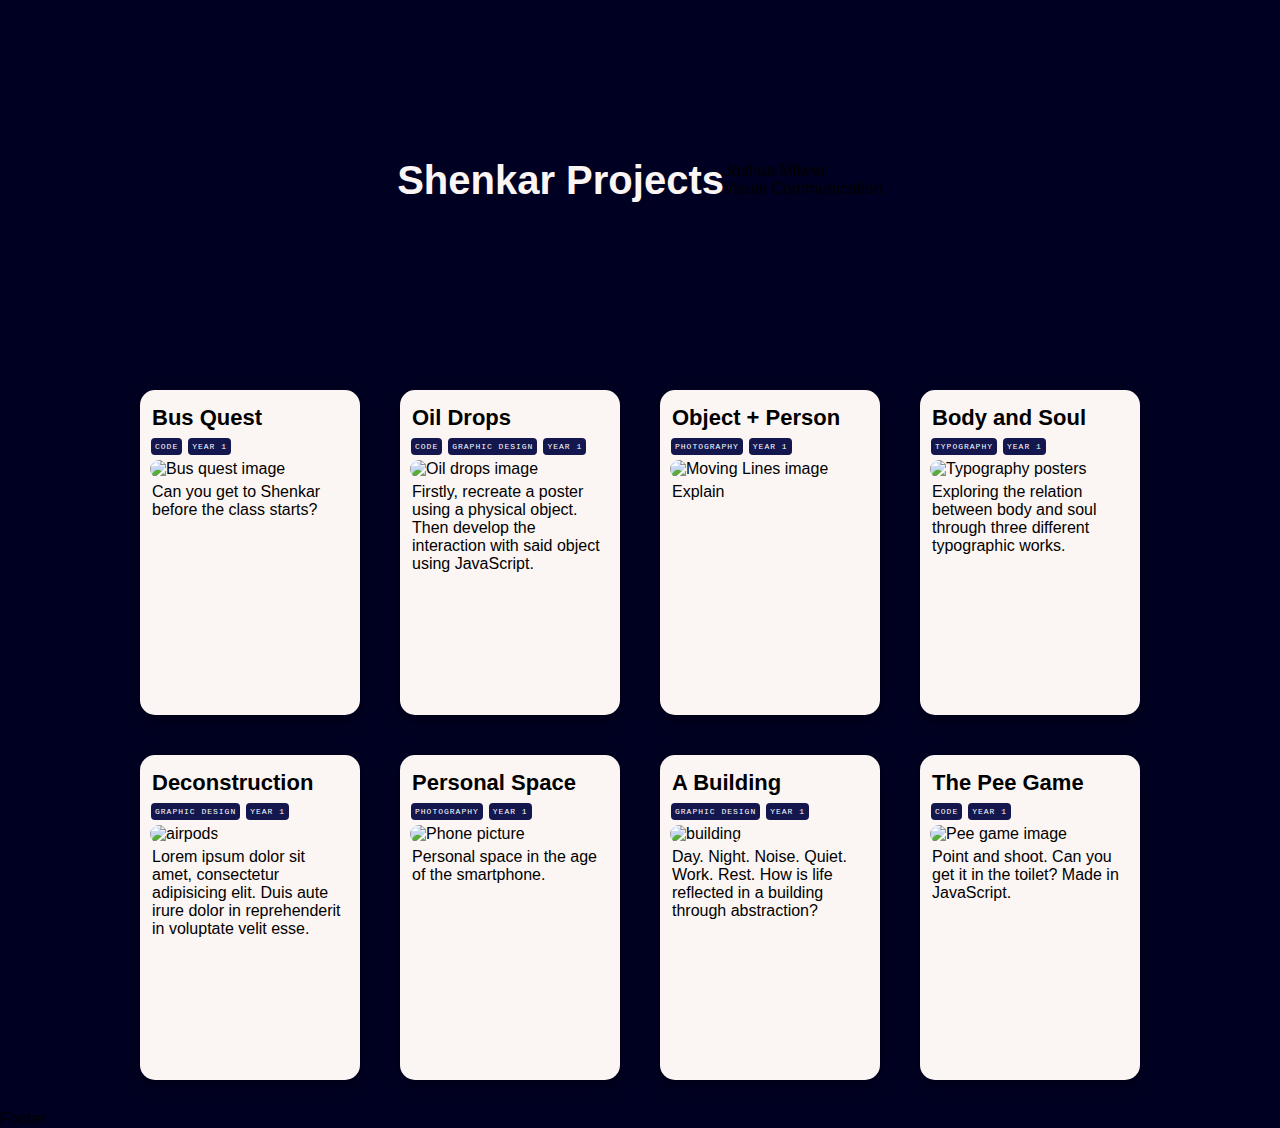
==== index.html @ 404de746 "ok" ====
<!DOCTYPE html>
<html lang="en" dir="ltr">

  <head>
    <meta charset="utf-8">
    <meta name="viewport" content="width=device-width, initial-scale=1" />
    <title>Shenkar Projects</title>
    <link rel="stylesheet" href="https://joshuamv.github.io/code-portfolio/css/master.css">
    <!-- <link rel="stylesheet" href="file:///Users/Joshua/Documents/Shenkar/Year%201/Semester%20B/Code/code-portfolio/css/master.css"> -->
    <link href='http://fonts.googleapis.com/css?family=Lato:400,700' rel='stylesheet' type='text/css'>
    <link rel='icon' href='favicon.ico' type='image/x-icon'/ >
  </head>


  <body>

    <div class="hero">
      <h1>Shenkar Projects</h1>
      <div class="link-container">
        <p>Joshua Milwer</p>
        <div class="hero-separator"> </div>
        <p>Visual Communication</p>
      </div>
    </div>

    <div class="card-container">

      <div class="card" onclick="location.href='https://codepen.io/joshuamv/full/BayMxJd';" style="cursor: pointer;">
        <h2>Bus Quest</h2>
        <div class="tag-container">
          <div class="tag" id="code">
            <p>CODE</p>
          </div>
          <div class="tag" id="year1">
            <p>YEAR 1</p>
          </div>
        </div>
        <div class="container">
          <img src="/code-portfolio/img/screenshots/bus.png" alt="Bus quest image" class="responsive-img">
          <p class="explain">Can you get to Shenkar before the class starts?</p>
        </div>
      </div>

      <div class="card" onclick="location.href='link';" style="cursor: pointer;">
        <h2>Oil Drops</h2>
        <div class="tag-container">
          <div class="tag" id="code">
            <p>CODE</p>
          </div>
          <div class="tag" id="design">
            <p>GRAPHIC DESIGN</p>
          </div>
          <div class="tag" id="year1">
            <p>YEAR 1</p>
          </div>
        </div>
        <div class="container">
          <img src="/code-portfolio/img/screenshots/oil.png" alt="Oil drops image" class="responsive-img">
          <p class="explain">Firstly, recreate a poster using a physical object. Then develop the interaction with said object using JavaScript.</p>
        </div>
      </div>

      <div class="card" onclick="location.href='link';" style="cursor: pointer;">
        <h2>Object + Person</h2>
        <div class="tag-container">
          <div class="tag" id="photography">
            <p>PHOTOGRAPHY</p>
          </div>
          <div class="tag" id="year1">
            <p>YEAR 1</p>
          </div>
        </div>
        <div class="screenshots">
          <img src="/code-portfolio/img/screenshots/flower.png" alt="Moving Lines image" class="responsive-img">
        </div>
        <p class="explain">Explain</p>
      </div>

      <div class="card" onclick="location.href='link';" style="cursor: pointer;">
        <h2>Body and Soul</h2>
        <div class="tag-container">
          <div class="tag" id="type">
            <p>TYPOGRAPHY</p>
          </div>
          <div class="tag" id="year1">
            <p>YEAR 1</p>
          </div>
        </div>
        <div class="screenshots">
          <img src="/code-portfolio/img/screenshots/nefesh1.png" alt="Typography posters" class="responsive-img">
        </div>
        <p class="explain">Exploring the relation between body and soul through three different typographic works.</p>
      </div>

      <div class="card" onclick="location.href='link';" style="cursor: pointer;">
        <h2>Deconstruction</h2>
        <div class="tag-container">
          <div class="tag" id="design">
            <p>GRAPHIC DESIGN</p>
          </div>
          <div class="tag" id="year1">
            <p>YEAR 1</p>
          </div>
        </div>
        <div class="container">
          <img src="/code-portfolio/img/screenshots/airpods.png" alt="airpods" class="responsive-img">
          <p class="explain">Lorem ipsum dolor sit amet, consectetur adipisicing elit. Duis aute irure dolor in reprehenderit in voluptate velit esse.</p>
        </div>
      </div>

      <div class="card" onclick="location.href='link';" style="cursor: pointer;">
        <h2>Personal Space</h2>
        <div class="tag-container">
          <div class="tag" id="photography">
            <p>PHOTOGRAPHY</p>
          </div>
          <div class="tag" id="year1">
            <p>YEAR 1</p>
          </div>
        </div>
        <div class="screenshots">
          <img src="/code-portfolio/img/screenshots/phone.png" alt="Phone picture" class="responsive-img">
        </div>
        <p class="explain">Personal space in the age of the smartphone.</p>
      </div>

      <div class="card" onclick="location.href='link';" style="cursor: pointer;">
        <h2>A Building</h2>
        <div class="tag-container">
          <div class="tag" id="design">
            <p>GRAPHIC DESIGN</p>
          </div>
          <div class="tag" id="year1">
            <p>YEAR 1</p>
          </div>
        </div>
        <div class="container">
          <img src="/code-portfolio/img/screenshots/building.png" alt="building" class="responsive-img">
          <p class="explain">Day. Night. Noise. Quiet. Work. Rest. How is life reflected in a building through abstraction?</p>
        </div>
      </div>

      <div class="card" onclick="location.href='https://codepen.io/joshuamv/full/jOOXXzm';" style="cursor: pointer;">
        <h2>The Pee Game</h2>
        <div class="tag-container">
          <div class="tag" id="code">
            <p>CODE</p>
          </div>
          <div class="tag" id="year1">
            <p>YEAR 1</p>
          </div>
        </div>
        <div class="screenshots">
          <img src="/code-portfolio/img/screenshots/pee.png" alt="Pee game image" class="responsive-img">
        </div>
        <p class="explain">Point and shoot. Can you get it in the toilet? Made in JavaScript.</p>
      </div>

    </div>
    <!-- end of card-container -->

    <footer>
      <p>Footer</p>
    </footer>

  </body>

</html>
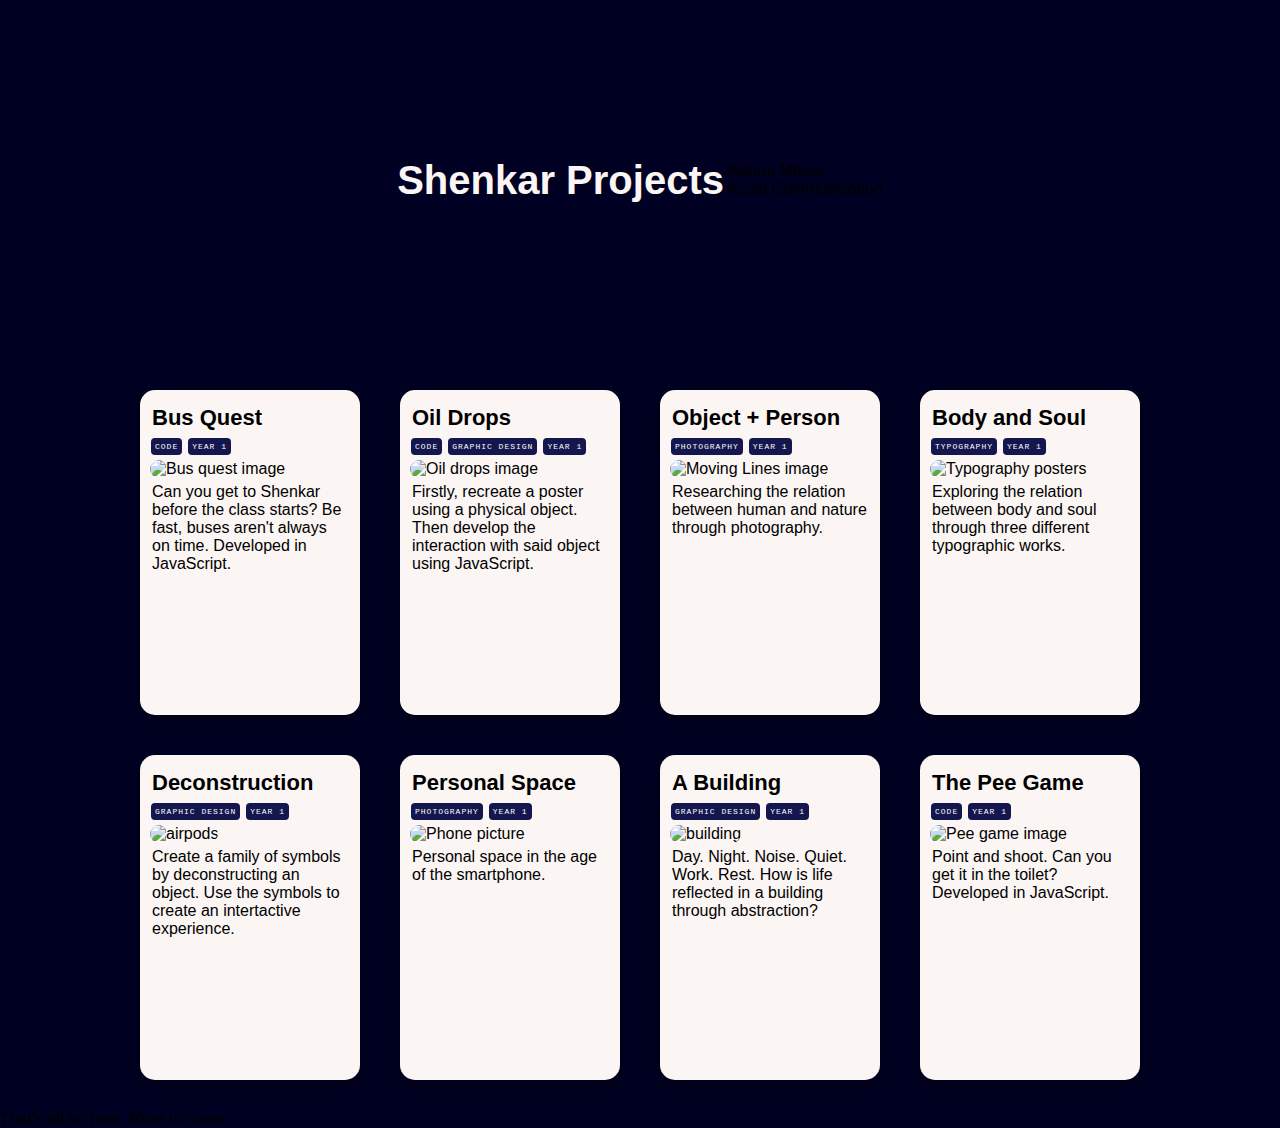
==== commit 21e86855: "foot" ====
--- a/index.html
+++ b/index.html
@@ -37,7 +37,7 @@
         </div>
         <div class="container">
           <img src="/code-portfolio/img/screenshots/bus.png" alt="Bus quest image" class="responsive-img">
-          <p class="explain">Can you get to Shenkar before the class starts?</p>
+          <p class="explain">Can you get to Shenkar before the class starts? Be fast, buses aren't always on time. Developed in JavaScript.</p>
         </div>
       </div>
 
@@ -73,7 +73,7 @@
         <div class="screenshots">
           <img src="/code-portfolio/img/screenshots/flower.png" alt="Moving Lines image" class="responsive-img">
         </div>
-        <p class="explain">Explain</p>
+        <p class="explain">Researching the relation between human and nature through photography.</p>
       </div>
 
       <div class="card" onclick="location.href='link';" style="cursor: pointer;">
@@ -104,7 +104,7 @@
         </div>
         <div class="container">
           <img src="/code-portfolio/img/screenshots/airpods.png" alt="airpods" class="responsive-img">
-          <p class="explain">Lorem ipsum dolor sit amet, consectetur adipisicing elit. Duis aute irure dolor in reprehenderit in voluptate velit esse.</p>
+          <p class="explain">Create a family of symbols by deconstructing an object. Use the symbols to create an intertactive experience.</p>
         </div>
       </div>
 
@@ -153,14 +153,14 @@
         <div class="screenshots">
           <img src="/code-portfolio/img/screenshots/pee.png" alt="Pee game image" class="responsive-img">
         </div>
-        <p class="explain">Point and shoot. Can you get it in the toilet? Made in JavaScript.</p>
+        <p class="explain">Point and shoot. Can you get it in the toilet? Developed in JavaScript.</p>
       </div>
 
     </div>
     <!-- end of card-container -->
 
     <footer>
-      <p>Footer</p>
+      <p>That's all for now. More to come.</p>
     </footer>
 
   </body>
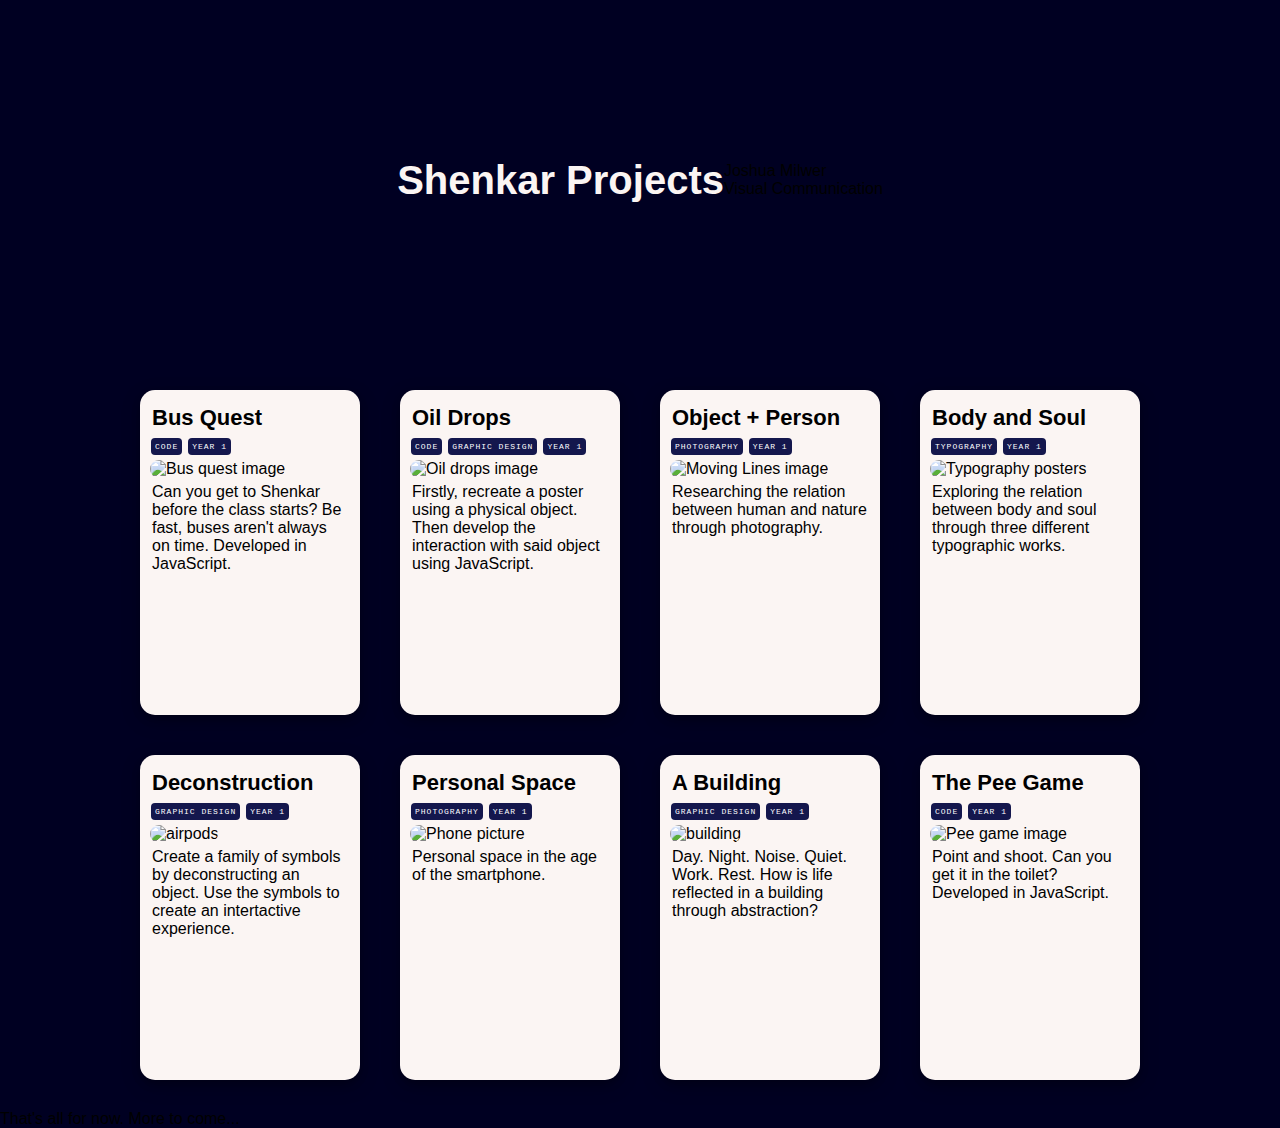
==== commit da4ef80e: "ok" ====
--- a/index.html
+++ b/index.html
@@ -160,7 +160,7 @@
     <!-- end of card-container -->
 
     <footer>
-      <p>That's all for now. More to come.</p>
+      <p>That's all for now. More to come...</p>
     </footer>
 
   </body>
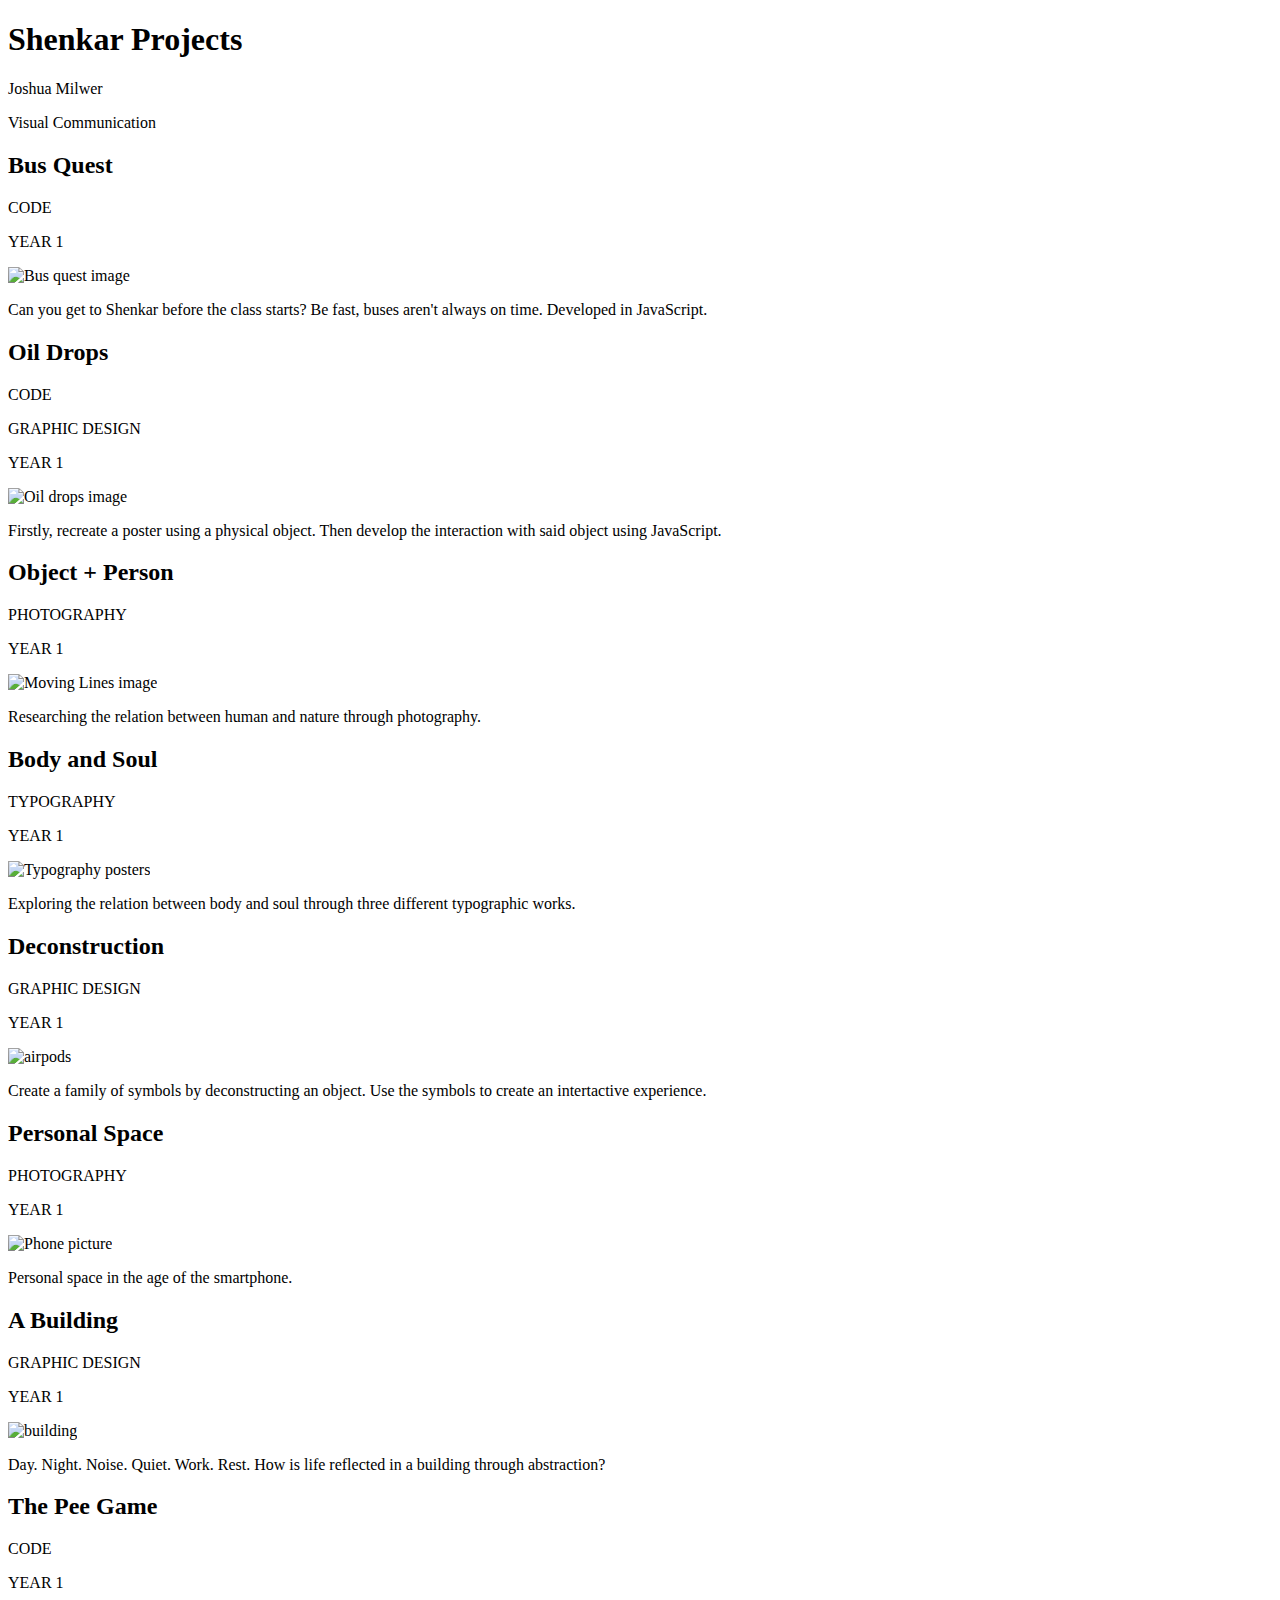
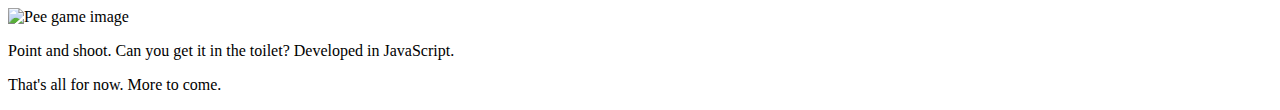
==== commit 07652166: "ok" ====
--- a/index.html
+++ b/index.html
@@ -5,8 +5,8 @@
     <meta charset="utf-8">
     <meta name="viewport" content="width=device-width, initial-scale=1" />
     <title>Shenkar Projects</title>
-    <link rel="stylesheet" href="https://joshuamv.github.io/code-portfolio/css/master.css">
-    <!-- <link rel="stylesheet" href="file:///Users/Joshua/Documents/Shenkar/Year%201/Semester%20B/Code/code-portfolio/css/master.css"> -->
+    <link rel="stylesheet" href="https://joshuamv.github.io/shenkar-projects/css/master.css">
+    <!-- <link rel="stylesheet" href="file:///Users/Joshua/Documents/Shenkar/Year%201/Semester%20B/Code/shenkar-projects/css/master.css"> -->
     <link href='http://fonts.googleapis.com/css?family=Lato:400,700' rel='stylesheet' type='text/css'>
     <link rel='icon' href='favicon.ico' type='image/x-icon'/ >
   </head>
@@ -36,7 +36,7 @@
           </div>
         </div>
         <div class="container">
-          <img src="/code-portfolio/img/screenshots/bus.png" alt="Bus quest image" class="responsive-img">
+          <img src="/shenkar-projects/img/screenshots/bus.png" alt="Bus quest image" class="responsive-img">
           <p class="explain">Can you get to Shenkar before the class starts? Be fast, buses aren't always on time. Developed in JavaScript.</p>
         </div>
       </div>
@@ -55,7 +55,7 @@
           </div>
         </div>
         <div class="container">
-          <img src="/code-portfolio/img/screenshots/oil.png" alt="Oil drops image" class="responsive-img">
+          <img src="/shenkar-projects/img/screenshots/oil.png" alt="Oil drops image" class="responsive-img">
           <p class="explain">Firstly, recreate a poster using a physical object. Then develop the interaction with said object using JavaScript.</p>
         </div>
       </div>
@@ -71,7 +71,7 @@
           </div>
         </div>
         <div class="screenshots">
-          <img src="/code-portfolio/img/screenshots/flower.png" alt="Moving Lines image" class="responsive-img">
+          <img src="/shenkar-projects/img/screenshots/flower.png" alt="Moving Lines image" class="responsive-img">
         </div>
         <p class="explain">Researching the relation between human and nature through photography.</p>
       </div>
@@ -87,7 +87,7 @@
           </div>
         </div>
         <div class="screenshots">
-          <img src="/code-portfolio/img/screenshots/nefesh1.png" alt="Typography posters" class="responsive-img">
+          <img src="/shenkar-projects/img/screenshots/nefesh1.png" alt="Typography posters" class="responsive-img">
         </div>
         <p class="explain">Exploring the relation between body and soul through three different typographic works.</p>
       </div>
@@ -103,7 +103,7 @@
           </div>
         </div>
         <div class="container">
-          <img src="/code-portfolio/img/screenshots/airpods.png" alt="airpods" class="responsive-img">
+          <img src="/shenkar-projects/img/screenshots/airpods.png" alt="airpods" class="responsive-img">
           <p class="explain">Create a family of symbols by deconstructing an object. Use the symbols to create an intertactive experience.</p>
         </div>
       </div>
@@ -119,7 +119,7 @@
           </div>
         </div>
         <div class="screenshots">
-          <img src="/code-portfolio/img/screenshots/phone.png" alt="Phone picture" class="responsive-img">
+          <img src="/shenkar-projects/img/screenshots/phone.png" alt="Phone picture" class="responsive-img">
         </div>
         <p class="explain">Personal space in the age of the smartphone.</p>
       </div>
@@ -135,7 +135,7 @@
           </div>
         </div>
         <div class="container">
-          <img src="/code-portfolio/img/screenshots/building.png" alt="building" class="responsive-img">
+          <img src="/shenkar-projects/img/screenshots/building.png" alt="building" class="responsive-img">
           <p class="explain">Day. Night. Noise. Quiet. Work. Rest. How is life reflected in a building through abstraction?</p>
         </div>
       </div>
@@ -151,7 +151,7 @@
           </div>
         </div>
         <div class="screenshots">
-          <img src="/code-portfolio/img/screenshots/pee.png" alt="Pee game image" class="responsive-img">
+          <img src="/shenkar-projects/img/screenshots/pee.png" alt="Pee game image" class="responsive-img">
         </div>
         <p class="explain">Point and shoot. Can you get it in the toilet? Developed in JavaScript.</p>
       </div>
@@ -160,7 +160,7 @@
     <!-- end of card-container -->
 
     <footer>
-      <p>That's all for now. More to come...</p>
+      <p>That's all for now. More to come.</p>
     </footer>
 
   </body>
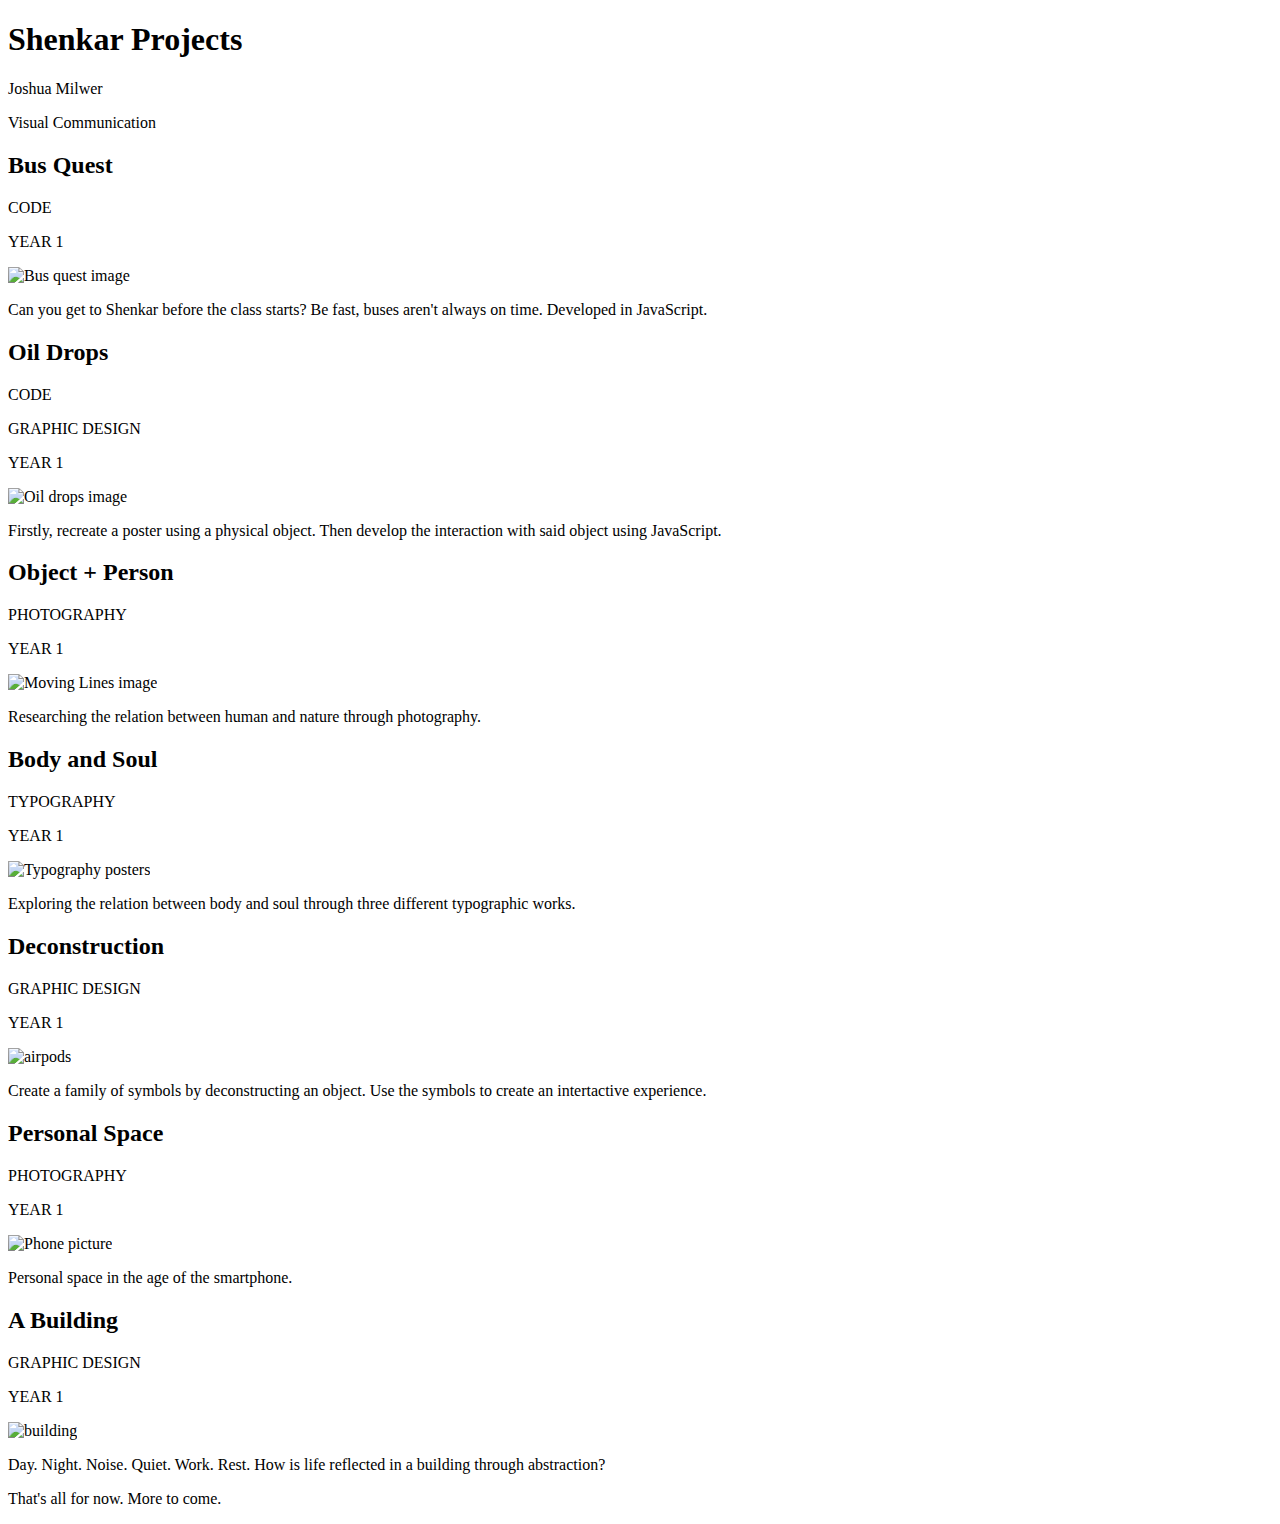
==== commit 6b45a3bc: "o" ====
--- a/index.html
+++ b/index.html
@@ -7,7 +7,7 @@
     <title>Shenkar Projects</title>
     <link rel="stylesheet" href="https://joshuamv.github.io/shenkar-projects/css/master.css">
     <!-- <link rel="stylesheet" href="file:///Users/Joshua/Documents/Shenkar/Year%201/Semester%20B/Code/shenkar-projects/css/master.css"> -->
-    <link href='http://fonts.googleapis.com/css?family=Lato:400,700' rel='stylesheet' type='text/css'>
+    <link href='https://fonts.googleapis.com/css?family=Lato:400,700' rel='stylesheet' type='text/css'>
     <link rel='icon' href='favicon.ico' type='image/x-icon'/ >
   </head>
 
@@ -41,7 +41,7 @@
         </div>
       </div>
 
-      <div class="card" onclick="location.href='link';" style="cursor: pointer;">
+      <div class="card" onclick="location.href='https://joshuamv.github.io/shenkar-projects/projects/oil-drops/';" style="cursor: pointer;">
         <h2>Oil Drops</h2>
         <div class="tag-container">
           <div class="tag" id="code">
@@ -60,7 +60,7 @@
         </div>
       </div>
 
-      <div class="card" onclick="location.href='link';" style="cursor: pointer;">
+      <div class="card" onclick="location.href='https://joshuamv.github.io/shenkar-projects/projects/object-person/';" style="cursor: pointer;">
         <h2>Object + Person</h2>
         <div class="tag-container">
           <div class="tag" id="photography">
@@ -76,7 +76,7 @@
         <p class="explain">Researching the relation between human and nature through photography.</p>
       </div>
 
-      <div class="card" onclick="location.href='link';" style="cursor: pointer;">
+      <div class="card" onclick="location.href='https://joshuamv.github.io/shenkar-projects/projects/body-soul/';" style="cursor: pointer;">
         <h2>Body and Soul</h2>
         <div class="tag-container">
           <div class="tag" id="type">
@@ -92,7 +92,7 @@
         <p class="explain">Exploring the relation between body and soul through three different typographic works.</p>
       </div>
 
-      <div class="card" onclick="location.href='link';" style="cursor: pointer;">
+      <div class="card" onclick="location.href='https://joshuamv.github.io/shenkar-projects/projects/deconstruction/';" style="cursor: pointer;">
         <h2>Deconstruction</h2>
         <div class="tag-container">
           <div class="tag" id="design">
@@ -108,7 +108,7 @@
         </div>
       </div>
 
-      <div class="card" onclick="location.href='link';" style="cursor: pointer;">
+      <div class="card" onclick="location.href='https://joshuamv.github.io/shenkar-projects/projects/personal-space/';" style="cursor: pointer;">
         <h2>Personal Space</h2>
         <div class="tag-container">
           <div class="tag" id="photography">
@@ -124,7 +124,7 @@
         <p class="explain">Personal space in the age of the smartphone.</p>
       </div>
 
-      <div class="card" onclick="location.href='link';" style="cursor: pointer;">
+      <div class="card" onclick="location.href='https://joshuamv.github.io/shenkar-projects/projects/building/';" style="cursor: pointer;">
         <h2>A Building</h2>
         <div class="tag-container">
           <div class="tag" id="design">
@@ -140,22 +140,6 @@
         </div>
       </div>
 
-      <div class="card" onclick="location.href='https://codepen.io/joshuamv/full/jOOXXzm';" style="cursor: pointer;">
-        <h2>The Pee Game</h2>
-        <div class="tag-container">
-          <div class="tag" id="code">
-            <p>CODE</p>
-          </div>
-          <div class="tag" id="year1">
-            <p>YEAR 1</p>
-          </div>
-        </div>
-        <div class="screenshots">
-          <img src="/shenkar-projects/img/screenshots/pee.png" alt="Pee game image" class="responsive-img">
-        </div>
-        <p class="explain">Point and shoot. Can you get it in the toilet? Developed in JavaScript.</p>
-      </div>
-
     </div>
     <!-- end of card-container -->
 
